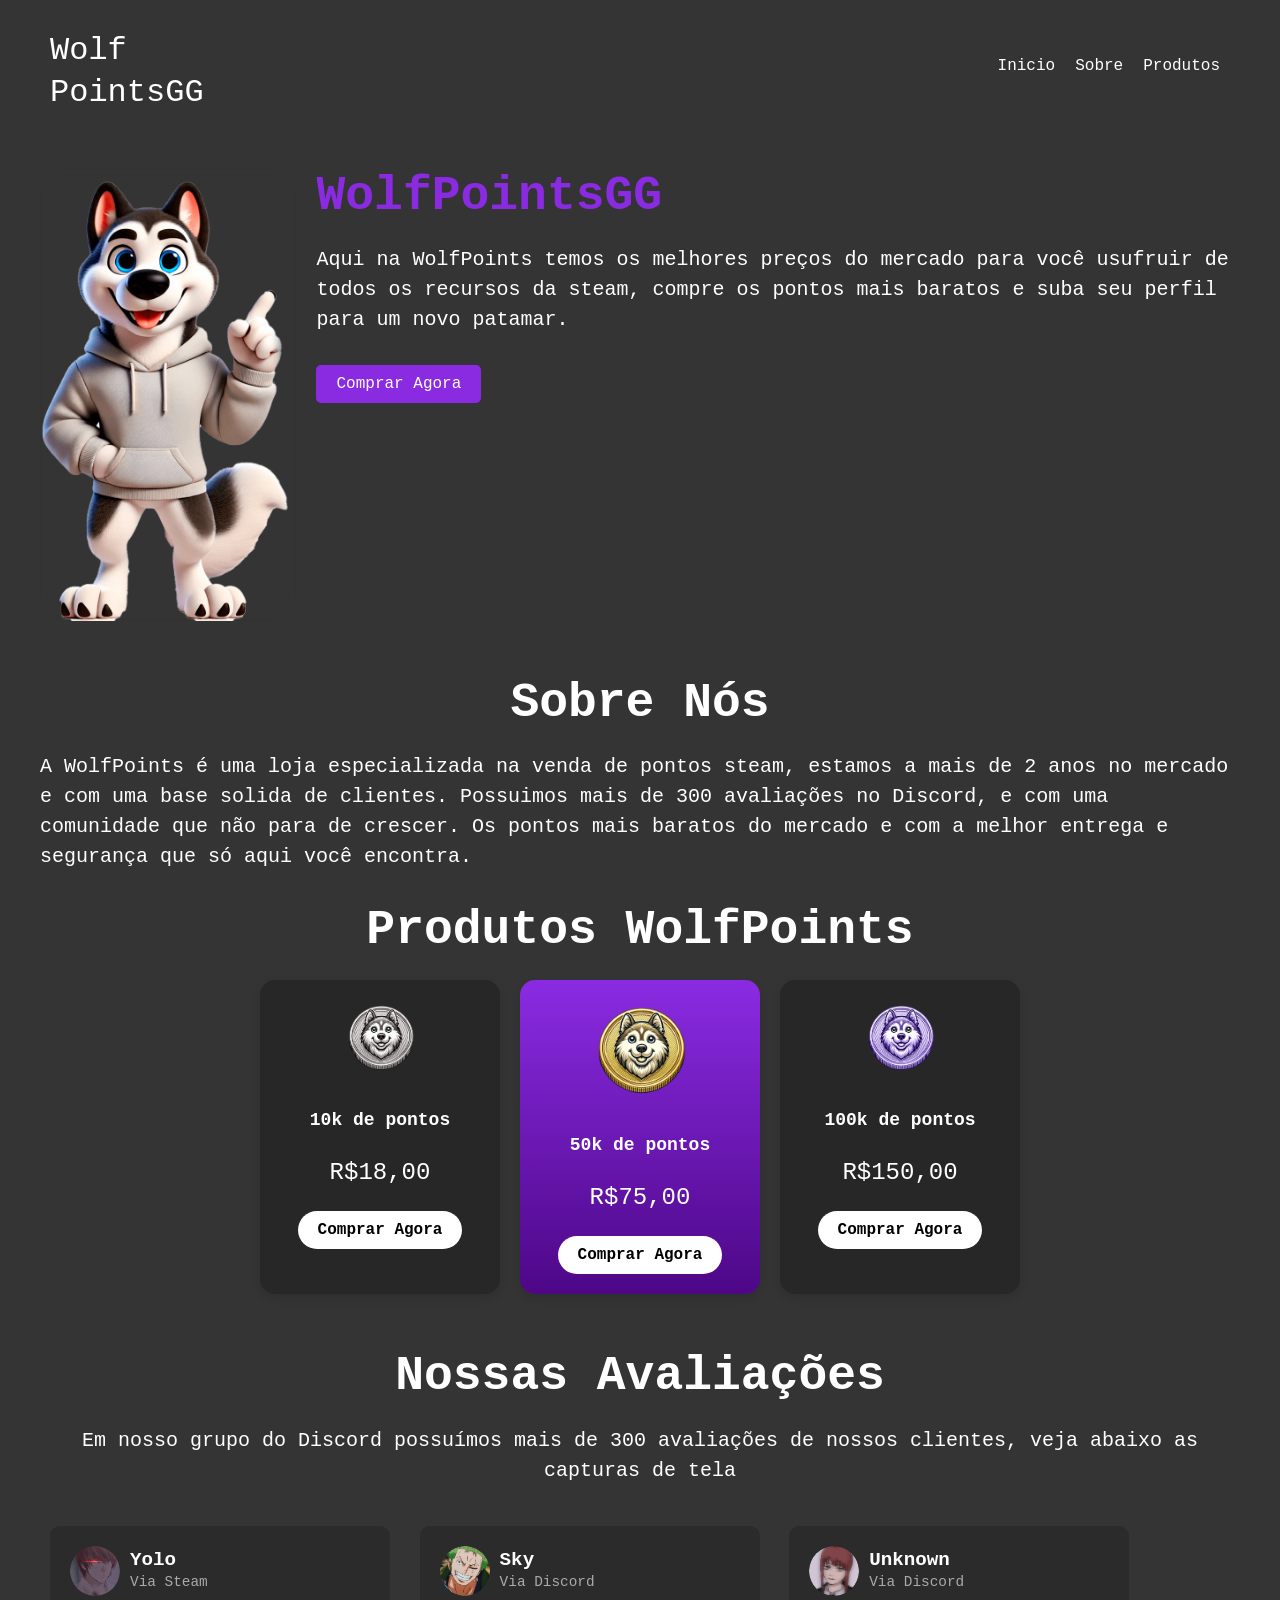
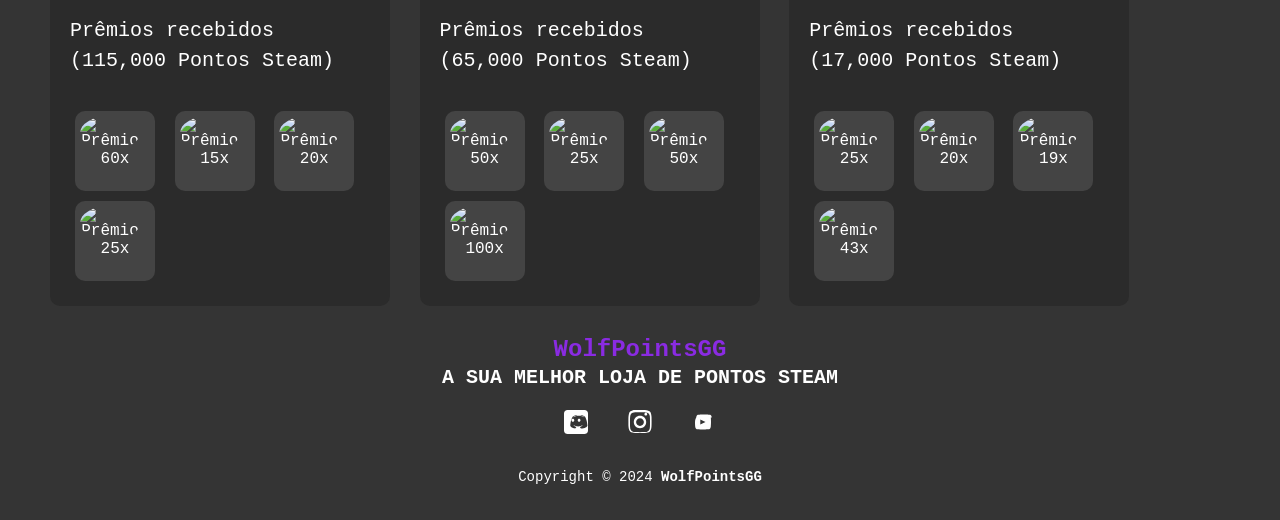
==== index.html @ 25bf6c31 "Add files via upload" ====
<!DOCTYPE html>
<html lang="pt_BR">
<head>
    <meta charset="UTF-8">
    <meta name="viewport" content="width=device-width, initial-scale=1.0">
    <title>LandPage Wolf Points</title>
    <link rel="stylesheet" href="./styles.css">
</head>
<body>
    <!--Cabeçalho-->
    <header>
        <div id="title">
            <h1>Wolf</h1>
            <h1>PointsGG</h1>
        </div>

        <ul>
            <a href="#"><li>Inicio</li></a>
            <a href="#sobre"><li>Sobre</li></a>
            <a href="#produtos"><li>Produtos</li></a> <!-- Link âncora para Produtos -->
        </ul>
    </header>
    <!--Corpo da Landing-->
    <main>
        <article>
            <img src="wolf-apontando.png" alt="Wolf-Apontando">
        </article>
        <aside>
            <h2><span>WolfPointsGG</span></h2>
            <p>Aqui na WolfPoints temos os melhores preços do mercado para você usufruir de todos os recursos da steam, compre os pontos mais baratos e suba seu perfil para um novo patamar.</p>
            <a href="https://discord.com/invite/nRR7rkZZUd" class="custom-button">Comprar Agora</a>
        </aside>
    </main>
    <br><br><br>
    <!--Sobre A Loja-->
    <div id="sobre"><h2>Sobre Nós</h2></div>
    <p>A WolfPoints é uma loja especializada na venda de pontos steam, estamos a mais de 2 anos no mercado e com uma base solida de clientes. Possuimos mais de 300 avaliações no Discord, e com uma comunidade que não para de crescer. Os pontos mais baratos do mercado e com a melhor entrega e segurança que só aqui você encontra.</p>

    <!-- Adicione o ID aqui para o destino da âncora -->
    <div id="produtos"><h2>Produtos WolfPoints</h2></div>

    <div class="product-container">
        <div class="product-card">
            <img src="moeda-wolfpoints-prata.png" alt="WolfPointsPrata">
            <h2>10k de pontos</h2>
            <p class="price">R$18,00</p>
            <a href="https://discord.com/invite/nRR7rkZZUd" class="shop-button">Comprar Agora</a>
        </div>
        <div class="product-card highlight">
            <img src="moeda-wolfpoints-ouro.png" alt="WolfPointsOuro">
            <h2>50k de pontos</h2>
            <p class="price">R$75,00</p>
            <a href="https://discord.com/invite/nRR7rkZZUd" class="shop-button">Comprar Agora</a>
        </div>
        <div class="product-card">
            <img src="moeda-wolfpoints-diamante.png" alt="WolfPointsDiamante">
            <h2>100k de pontos</h2>
            <p class="price">R$150,00</p>
            <a href="https://discord.com/invite/nRR7rkZZUd" class="shop-button">Comprar Agora</a>
        </div>
    </div>
    <br><br><br>
    <div class="container">
        <h2 style="text-align: center;">Nossas Avaliações</h2>
        <p style="text-align: center;">Em nosso grupo do Discord possuímos mais de 300 avaliações de nossos clientes, veja abaixo as capturas de tela</p>

        <div class="card">
            <div class="card-header">
                <img src="./comprador1.png" alt="Avatar">
                <div>
                    <h2>Yolo</h2>
                    <p>Via Steam</p>
                </div>
            </div>
            <div class="awards">
                <p>Prêmios recebidos (115,000 Pontos Steam)</p>
                <div class="award"><img src="https://store.akamai.steamstatic.com/public/images/loyalty/reactions/animated/17.png?v=5" alt="Prêmio">60x</div>
                <div class="award"><img src="https://store.akamai.steamstatic.com/public/images/loyalty/reactions/animated/11.png?v=5" alt="Prêmio">15x</div>
                <div class="award"><img src="https://store.akamai.steamstatic.com/public/images/loyalty/reactions/animated/2.png?v=5" alt="Prêmio">20x</div>
                <div class="award"><img src="https://store.akamai.steamstatic.com/public/images/loyalty/reactions/animated/9.png?v=5" alt="Prêmio">25x</div>
            </div>
        </div>

        <div class="card">
            <div class="card-header">
                <img src="./comprador2.png" alt="Avatar">
                <div>
                    <h2>Sky</h2>
                    <p>Via Discord</p>
                </div>
            </div>
            <div class="awards">
                <p>Prêmios recebidos (65,000 Pontos Steam)</p>
                <div class="award"><img src="https://store.akamai.steamstatic.com/public/images/loyalty/reactions/animated/13.png?v=5" alt="Prêmio">50x</div>
                <div class="award"><img src="https://store.akamai.steamstatic.com/public/images/loyalty/reactions/animated/20.png?v=5" alt="Prêmio">25x</div>
                <div class="award"><img src="https://store.akamai.steamstatic.com/public/images/loyalty/reactions/animated/18.png?v=5" alt="Prêmio">50x</div>
                <div class="award"><img src="https://store.akamai.steamstatic.com/public/images/loyalty/reactions/animated/5.png?v=5" alt="Prêmio">100x</div>
            </div>
        </div>

        <div class="card">
            <div class="card-header">
                <img src="./comprador3.png" alt="Avatar">
                <div>
                    <h2>Unknown</h2>
                    <p>Via Discord</p>
                </div>
            </div>
            <div class="awards">
                <p>Prêmios recebidos (17,000 Pontos Steam)</p>
                <div class="award"><img src="https://store.akamai.steamstatic.com/public/images/loyalty/reactions/animated/23.png?v=5" alt="Prêmio">25x</div>
                <div class="award"><img src="https://store.akamai.steamstatic.com/public/images/loyalty/reactions/animated/22.png?v=5" alt="Prêmio">20x</div>
                <div class="award"><img src="https://store.akamai.steamstatic.com/public/images/loyalty/reactions/animated/12.png?v=5" alt="Prêmio">19x</div>
                <div class="award"><img src="https://store.akamai.steamstatic.com/public/images/loyalty/reactions/animated/14.png?v=5" alt="Prêmio">43x</div>
            </div>
        </div>
    </div>

    <footer class="footer">
        <div class="footer-logo">
            <span>WolfPointsGG</span><br>
            <small>A SUA MELHOR LOJA DE PONTOS STEAM</small>
        </div>
        <ul class="footer-social-icons">
            <!-- Discord Icon -->
            <li><a href="https://discord.com/invite/nRR7rkZZUd" target="_blank"><svg xmlns="http://www.w3.org/2000/svg" viewBox="0 0 24 24"><path d="M20.5 0h-17C1.5 0 0 1.5 0 3.5v17C0 22.5 1.5 24 3.5 24h17c2 0 3.5-1.5 3.5-3.5v-17C24 1.5 22.5 0 20.5 0zM16.9 18.4s-.6-.7-1.1-1.3c2.2-.6 3-2.1 3-2.1-.7.5-1.4.8-2.1 1-.9.3-1.8.4-2.6.4s-1.7-.1-2.6-.4c-.7-.2-1.4-.5-2.1-1 0 0 .8 1.5 3 2.1-.5.6-1.1 1.3-1.1 1.3-3.6-.1-5-2.4-5-2.4 0-5.1 2.3-9.3 2.3-9.3 2.3-1.7 4.5-1.7 4.5-1.7l.2.3c-2.9.8-4.2 2.1-4.2 2.1s.4-.2 1.1-.5c2-.8 3.6-1 4.2-1.1.1 0 .3 0 .4 0 .1 0 .3 0 .4 0 .6 0 2.2.3 4.2 1.1.7.3 1.1.5 1.1.5s-1.3-1.3-4.2-2.1l.3-.3s2.3 0 4.5 1.7c0 0 2.3 4.1 2.3 9.3 0 0-1.4 2.3-5 2.4zm-8-6.7c-.8 0-1.4-.7-1.4-1.5s.6-1.5 1.4-1.5c.8 0 1.4.7 1.4 1.5 0 .8-.6 1.5-1.4 1.5zm6.2 0c-.8 0-1.4-.7-1.4-1.5s.6-1.5 1.4-1.5c.8 0 1.4.7 1.4 1.5 0 .8-.6 1.5-1.4 1.5z"/></svg></a></li>
            <!-- Instagram Icon -->
            <li><a href="https://www.instagram.com/wolfpointsgg" target="_blank"><svg xmlns="http://www.w3.org/2000/svg" viewBox="0 0 24 24"><path d="M12 2.2c3.2 0 3.5 0 4.7.1 1.2.1 1.9.2 2.4.4.6.2 1 .5 1.5.9.4.4.7.8.9 1.5.2.5.4 1.2.4 2.4.1 1.2.1 1.5.1 4.7s0 3.5-.1 4.7c-.1 1.2-.2 1.9-.4 2.4-.2.6-.5 1-.9 1.5-.4.4-.8.7-1.5.9-.5.2-1.2.4-2.4.4-1.2.1-1.5.1-4.7.1s-3.5 0-4.7-.1c-1.2-.1-1.9-.2-2.4-.4-.6-.2-1-.5-1.5-.9-.4-.4-.7-.8-.9-1.5-.2-.5-.4-1.2-.4-2.4-.1-1.2-.1-1.5-.1-4.7s0-3.5.1-4.7c.1-1.2.2-1.9.4-2.4.2-.6.5-1 .9-1.5.4-.4.8-.7 1.5-.9.5-.2 1.2-.4 2.4-.4C8.5 2.2 8.8 2.2 12 2.2m0-2.2C8.7 0 8.4 0 7.1.1 5.9.1 5.1.2 4.4.4c-.9.2-1.7.6-2.3 1.2-.6.6-1 1.3-1.2 2.3-.2.7-.3 1.5-.4 2.7-.1 1.3-.1 1.6-.1 4.9s0 3.6.1 4.9c.1 1.2.2 1.9.4 2.7.2.9.6 1.7 1.2 2.3.6.6 1.3 1 2.3 1.2.7.2 1.5.3 2.7.4 1.3.1 1.6.1 4.9.1s3.6 0 4.9-.1c1.2-.1 1.9-.2 2.7-.4.9-.2 1.7-.6 2.3-1.2.6-.6 1-1.3 1.2-2.3.2-.7.3-1.5.4-2.7.1-1.3.1-1.6.1-4.9s0-3.6-.1-4.9c-.1-1.2-.2-1.9-.4-2.7-.2-.9-.6-1.7-1.2-2.3-.6-.6-1.3-1-2.3-1.2-.7-.2-1.5-.3-2.7-.4C15.6.1 15.3 0 12 0zM12 5.8c-3.4 0-6.2 2.7-6.2 6.2s2.7 6.2 6.2 6.2 6.2-2.7 6.2-6.2-2.7-6.2-6.2-6.2zm0 10.2c-2.2 0-3.9-1.8-3.9-3.9S9.8 8.2 12 8.2s3.9 1.8 3.9 3.9-1.7 3.9-3.9 3.9zm7.2-11.8c0 .8-.6 1.4-1.4 1.4-.8 0-1.4-.6-1.4-1.4 0-.8.6-1.4 1.4-1.4.8 0 1.4.6 1.4 1.4z"/></svg></a></li>
            <!-- YouTube Icon -->
            <li><a href="https://www.youtube.com/@admrom" target="_blank"><svg xmlns="http://www.w3.org/2000/svg" viewBox="0 0 24 24"><path d="M19.8 7.5s-.2-1.4-.7-2c-.6-.8-1.3-.8-1.6-.8-2.2-.2-5.5-.2-5.5-.2s-3.3 0-5.5.2c-.3 0-1 0-1.6.8-.5.7-.7 2-.7 2S3 9.7 3 11.9v.2c0 2.2.2 4.4.2 4.4s.2 1.4.7 2c.6.8 1.3.8 1.6.8 1.1.1 4.7.2 5.5.2s3.3 0 5.5-.2c.3 0 1 0 1.6-.8.5-.7.7-2 .7-2s.2-2.2.2-4.4v-.2c0-2.2-.2-4.4-.2-4.4zm-11.5 7V9.5l5.2 2.5-5.2 2.5z"/></svg></a></li>
            <!-- X (Twitter) Icon 
            <li><a href="#"><svg xmlns="http://www.w3.org/2000/svg" viewBox="0 0 24 24"><path d="M24 4.5c-.9.4-1.9.6-2.9.7 1-.6 1.8-1.5 2.2-2.6-.9.5-1.9.9-3 1.1-.9-.9-2.2-1.4-3.6-1.4-2.7 0-4.8 2.2-4.8 4.8 0 .4 0 .8.1 1.1-4-.2-7.5-2.1-9.8-5-.4.7-.6 1.5-.6 2.4 0 1.6.8 3.1 2.1 3.9-.7 0-1.5-.2-2.1-.6v.1c0 2.3 1.6 4.2 3.8 4.6-.4.1-.8.1-1.2.1-.3 0-.6 0-.8-.1.6 1.9 2.4 3.3 4.5 3.3-1.6 1.3-3.6 2.1-5.7 2.1-.4 0-.7 0-1.1-.1 2 1.3 4.3 2.1 6.8 2.1 8.1 0 12.5-6.7 12.5-12.5 0-.2 0-.4 0-.6.8-.5 1.6-1.3 2.2-2.1z"/></svg></a></li>-->
        </ul>
        <div class="footer-copyright">
            Copyright © 2024 <strong>WolfPointsGG</strong>
        </div>
    </footer>
</body>
</html>
---- styles.css ----
body {
    background-color: #343434;
    color: white;
    font-family: 'Courier New', Courier, monospace;
    max-width: 1200px;
    margin: 0 auto;
    padding: 15px;
}

header {
    display: flex;
    flex-direction: row;
    justify-content: space-between;
    align-items: center;
    flex-wrap: wrap;
    padding: 10px;
}

#title {
    display: flex;
    flex-direction: column;
    line-height: 10px;
}

ul {
    display: flex;
    flex-direction: row;
    list-style: none;
    padding: 0;
    margin: 0;
}

li {
    margin: 10px;
}

h1 {
    font-weight: 200;
    font-size: 1.5em; /* Tamanho relativo */
}

main {
    display: flex;
    flex-direction: row;
    margin-top: 50px;
    justify-content: space-between;
    gap: 20px; /* Espaço entre os elementos */
}

a {
    color: white;
    text-decoration: none;
}

a:hover {
    color: blueviolet;
    transition: 0.3s all;
}

h2 {
    font-size: 3em; /* Tamanho relativo */
    line-height: 1.2; /* Ajuste de line-height */
    margin: 0; /* Remover margem padrão */
}

span {
    color: blueviolet;
}

p {
    line-height: 1.5em;
    max-width: 100%;
    font-size: 1.25em; /* Tamanho relativo */
    margin-bottom: 20px; /* Espaçamento inferior */
}

img {
    max-width: 100%; /* Tornar a imagem responsiva */
    height: auto; /* Manter a proporção */
}

.custom-button {
    background-color: blueviolet;
    color: white;
    padding: 10px 20px;
    text-decoration: none;
    border-radius: 5px;
    display: inline-block;
    font-size: 1em; /* Tamanho relativo */
    transition: background-color 0.3s, color 0.3s;
}

.custom-button:hover {
    background-color: indigo;
    color: white;
}

/* Img Wolf */

article {
    position: relative;
    overflow: hidden; /* Esconde partes fora do contêiner */
    border-radius: 10px;
}

article img {
    width: 100%;
    display: block;
    transition: transform 0.3s ease;
}

article img:hover {
    transform: scale(1.05);
}

article::after {
    content: "";
    position: absolute;
    top: 0;
    left: 0;
    right: 0;
    bottom: 0;
    backdrop-filter: blur(10px); /* Efeito de desfoque */
    z-index: -1; /* Mantém o desfoque atrás da imagem */
}

#sobre{
    text-align: center;
}

/* Produtos */
.product-container {
    display: flex;
    flex-wrap: wrap;
    justify-content: center;
    gap: 20px;
}

.product-card {
    background-color: #272727;
    border-radius: 15px;
    box-shadow: 0 4px 8px rgba(0, 0, 0, 0.1);
    text-align: center;
    padding: 20px;
    width: 200px;
    transition: transform 0.3s;
}

.product-card:hover {
    transform: translateY(-10px);
}

.product-card.highlight {
    background: linear-gradient(to bottom, #8a2be2, #4d0787);
    color: white;
}

.product-card img {
    width: 100px;
    margin-bottom: 20px;
}

.product-card h2 {
    font-size: 1.125em; /* Tamanho relativo */
    margin: 10px 0;
}

.price {
    font-size: 1.5em; /* Tamanho relativo */
    color: #ffffff;
    margin-bottom: 20px;
}

.shop-button {
    text-decoration: none;
    background-color: white;
    color: black;
    padding: 10px 20px;
    border-radius: 20px;
    font-weight: bold;
    display: inline-block;
    transition: background-color 0.3s, color 0.3s;
}

.shop-button:hover {
    background-color: #e6e6e6;
    color: black;
}

#produtos {
    text-align: center;
    margin-bottom: 20px; /* Espaçamento inferior */
}

/* Avaliações */
.container {
    max-width: 1200px;
    margin: 0 auto;
}

h1 {
    font-size: 2em;
    margin-bottom: 10px;
}

p {
    margin-bottom: 30px;
}

.card {
    display: inline-block;
    background-color: #2b2b2b;
    border-radius: 10px;
    color: white;
    width: 300px;
    margin: 10px;
    padding: 20px;
    text-align: left;
}

.card img {
    width: 50px;
    height: 50px;
    border-radius: 50%;
    margin-right: 10px;
}

.card-header {
    display: flex;
    align-items: center;
    margin-bottom: 15px;
}

.card-header h2 {
    font-size: 1.2em;
    margin: 0;
}

.card-header p {
    margin: 0;
    font-size: 0.9em;
    color: #aaa;
}

.awards {
    margin-top: 10px;
}

.award {
    display: inline-block;
    width: 70px;
    height: 70px;
    background-color: #444;
    border-radius: 10px;
    margin: 5px;
    text-align: center;
    padding: 5px;
}

.award img {
    max-width: 100%;
    max-height: 100%;
}

/* Footer */
.footer {
    color: white;
    text-align: center;
    padding: 20px 0;
}
.footer-logo {
    font-size: 24px;
    font-weight: bold;
    margin-bottom: 10px;
}
.footer-social-icons {
    list-style: none;
    padding: 0;
    display: flex;
    justify-content: center;
    gap: 20px; /* Espaçamento entre os ícones */
    margin-bottom: 20px;
}
.footer-social-icons li a svg {
    width: 24px; /* Aumenta o tamanho dos ícones */
    height: 24px;
    fill: white;
}
.footer-social-icons li a {
    text-decoration: none;
}
.footer-copyright {
    font-size: 14px;
}

/* Estilos Responsivos */
@media (max-width: 768px) {
    header {
        flex-direction: column;
        align-items: center;
        padding: 10px 0; /* Ajuste do padding */
    }

    ul {
        flex-direction: column;
        text-align: center;
    }

    main {
        flex-direction: column;
        align-items: center;
        text-align: center;
    }

    h2 {
        font-size: 2em; /* Ajuste para responsividade */
    }

    p {
        font-size: 1em; /* Ajuste para responsividade */
        line-height: 1.5em; /* Ajuste para responsividade */
    }

    img {
        max-width: 80%; /* Ajuste para responsividade */
    }
}

@media (max-width: 480px) {
    .product-card {
        width: 150px; /* Ajuste para telas menores */
    }

    .product-card img {
        width: 80px; /* Ajuste para telas menores */
    }

    .shop-button, .custom-button {
        padding: 8px 16px; /* Ajuste para telas menores */
        font-size: 0.875em; /* Ajuste para telas menores */
    }

    h2 {
        font-size: 1.5em; /* Ajuste para telas menores */
    }

    p {
        font-size: 0.875em; /* Ajuste para telas menores */
    }
}
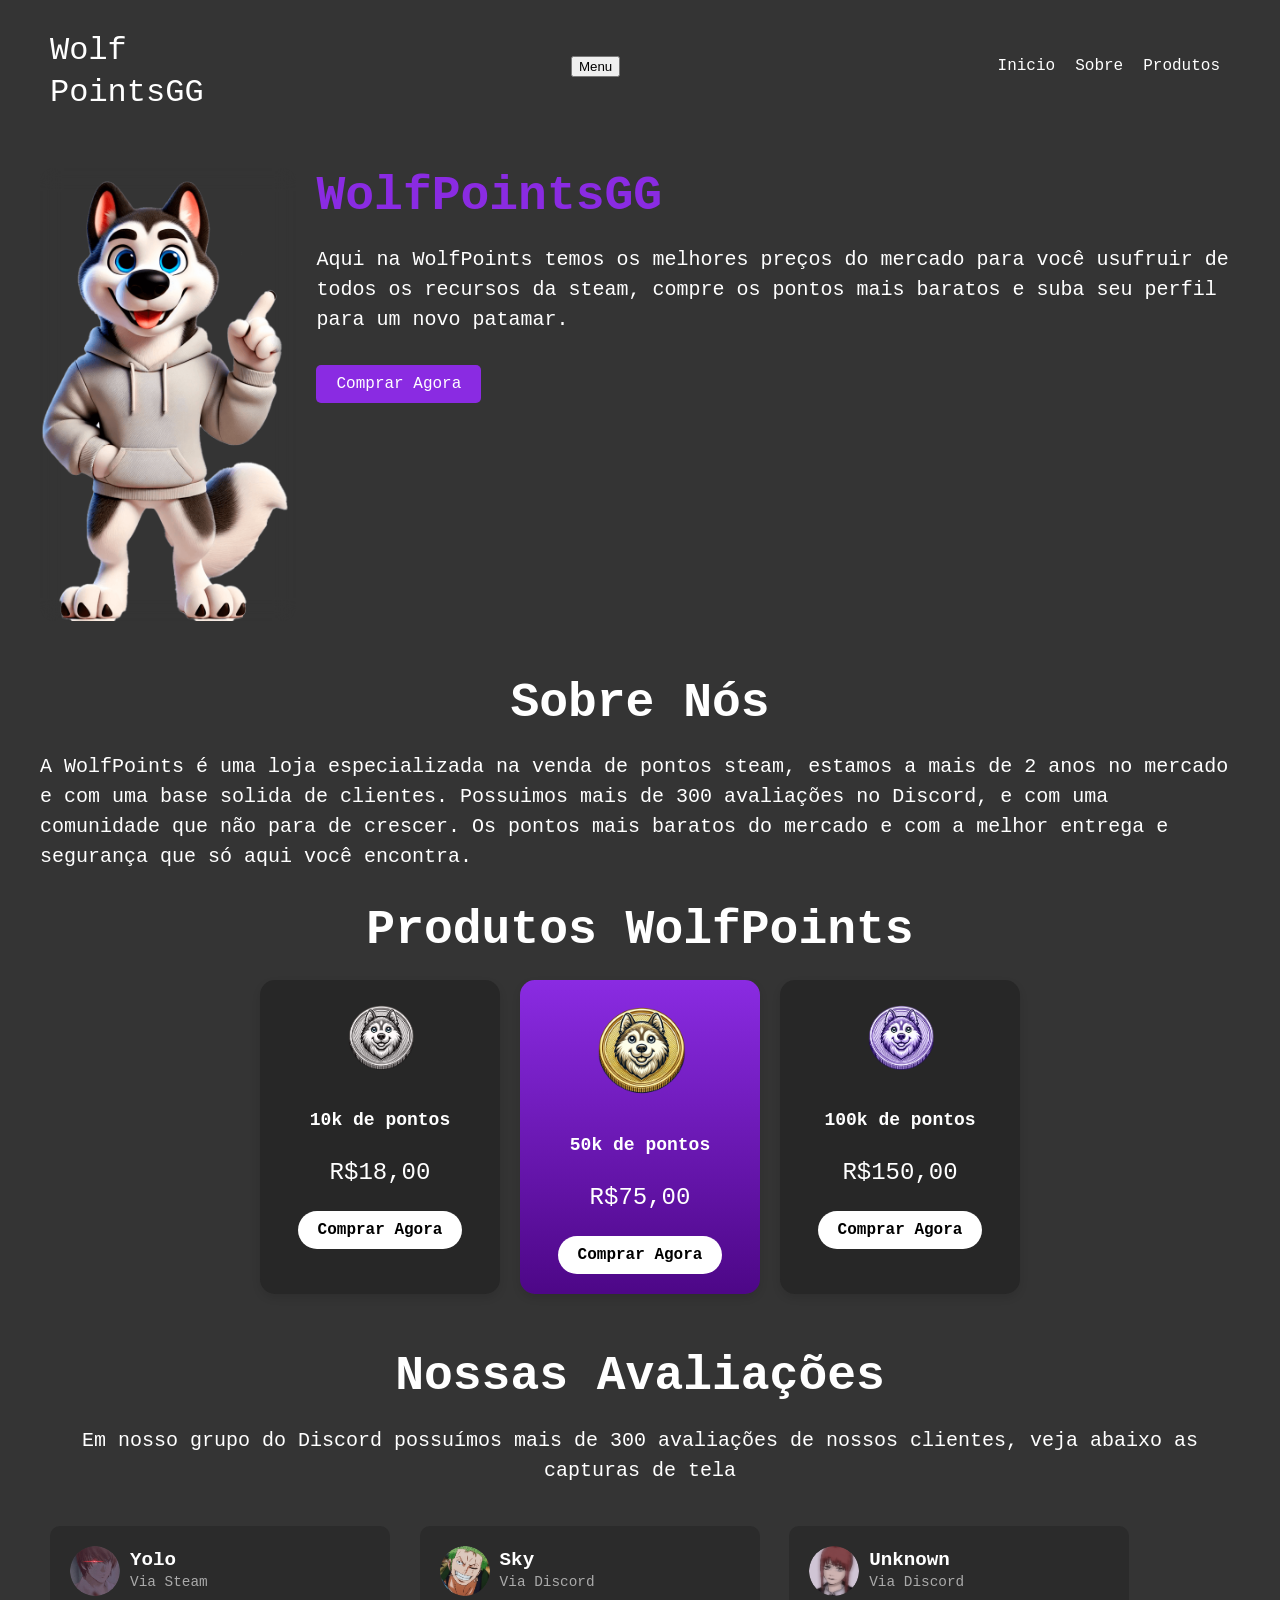
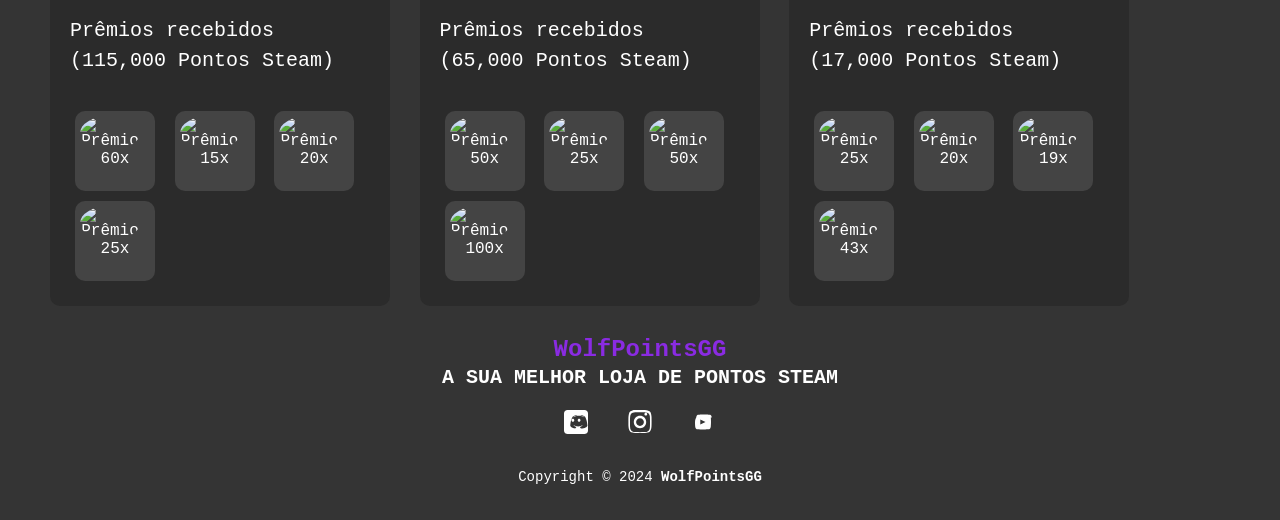
==== commit 37c81c9b: "index.html" ====
--- a/index.html
+++ b/index.html
@@ -13,17 +13,21 @@
             <h1>Wolf</h1>
             <h1>PointsGG</h1>
         </div>
-
-        <ul>
-            <a href="#"><li>Inicio</li></a>
-            <a href="#sobre"><li>Sobre</li></a>
-            <a href="#produtos"><li>Produtos</li></a> <!-- Link âncora para Produtos -->
+    
+        <!-- Botão de Menu para Versão Mobile -->
+        <button class="menu-toggle">Menu</button>
+    
+        <!-- Menu Navegação -->
+        <ul class="nav-links">
+            <li><a href="#">Inicio</a></li>
+            <li><a href="#sobre">Sobre</a></li>
+            <li><a href="#produtos">Produtos</a></li>
         </ul>
     </header>
     <!--Corpo da Landing-->
     <main>
         <article>
-            <img src="wolf-apontando.png" alt="Wolf-Apontando">
+            <img src="wolf-apontando.png" alt="Wolf-Apontando" class="wolf-image">
         </article>
         <aside>
             <h2><span>WolfPointsGG</span></h2>
@@ -135,5 +139,6 @@
             Copyright © 2024 <strong>WolfPointsGG</strong>
         </div>
     </footer>
+    <script src="./scripts.js" defer></script>
 </body>
 </html>
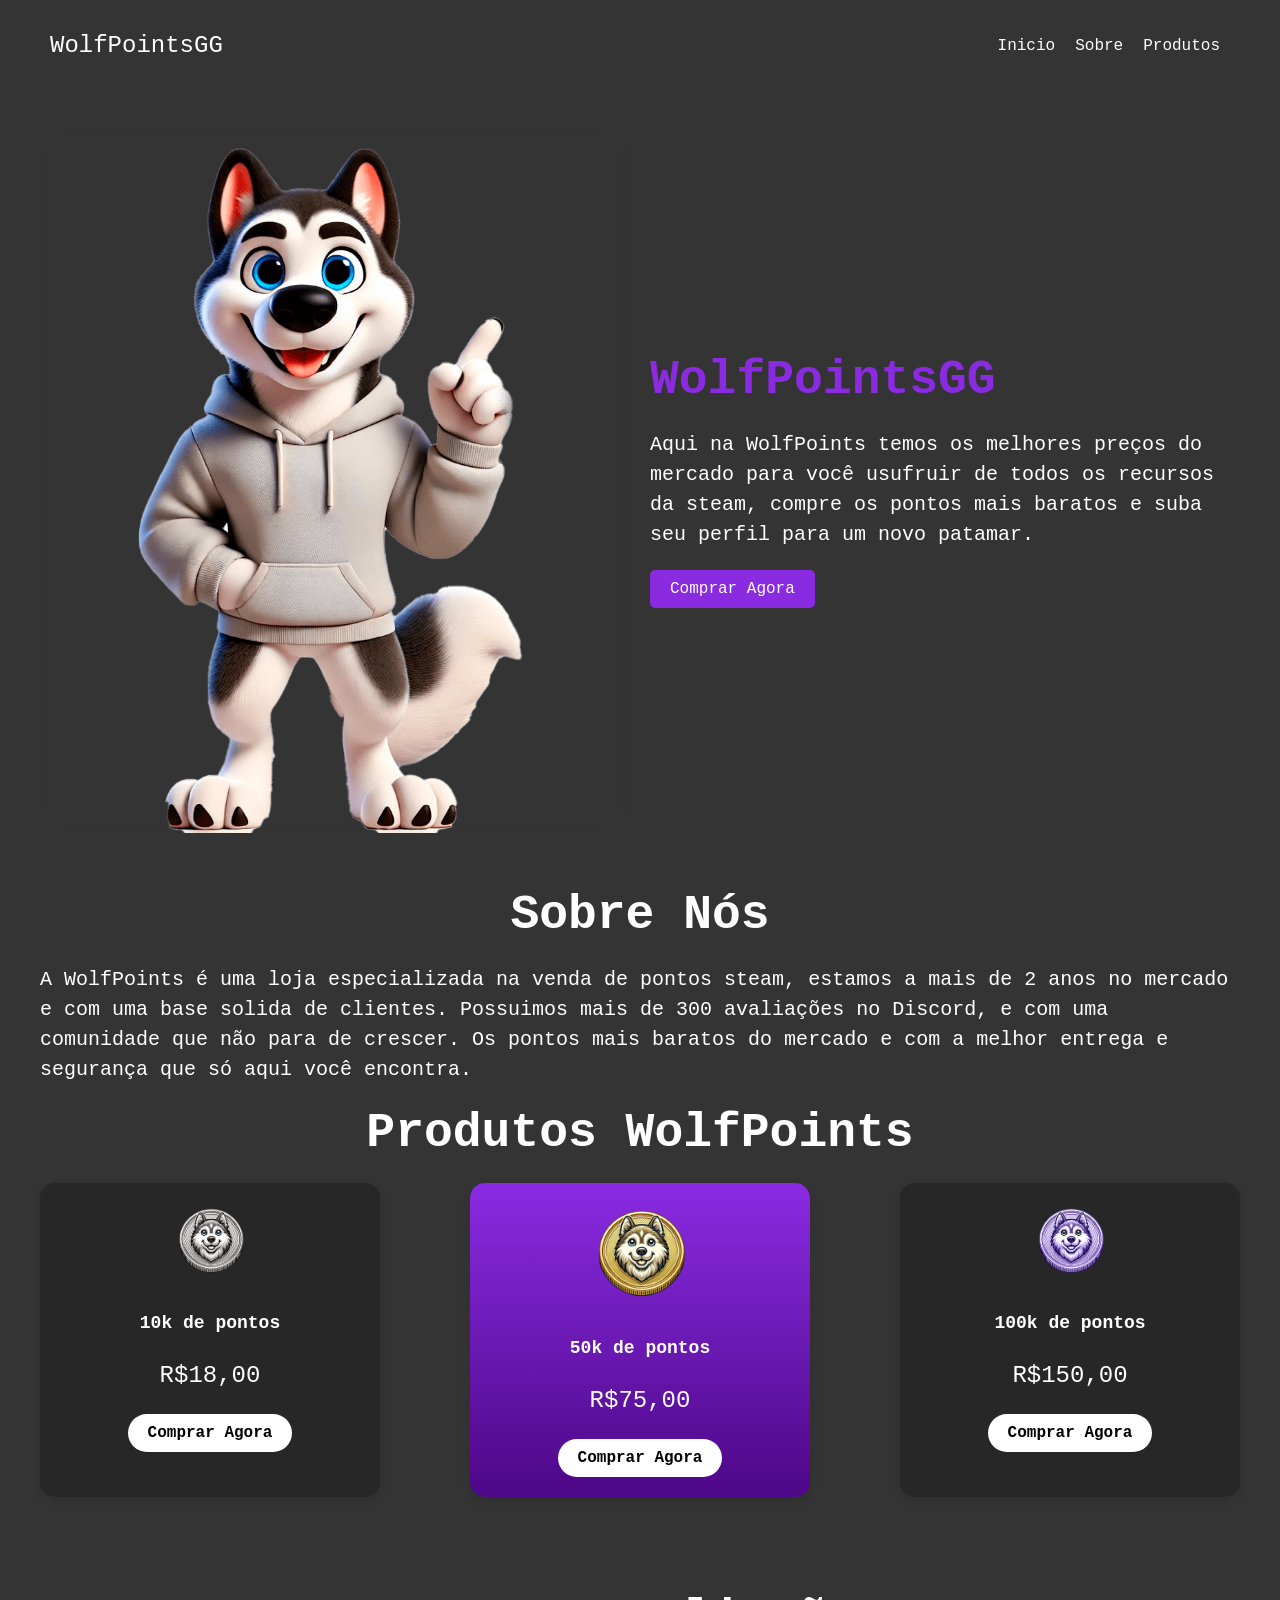
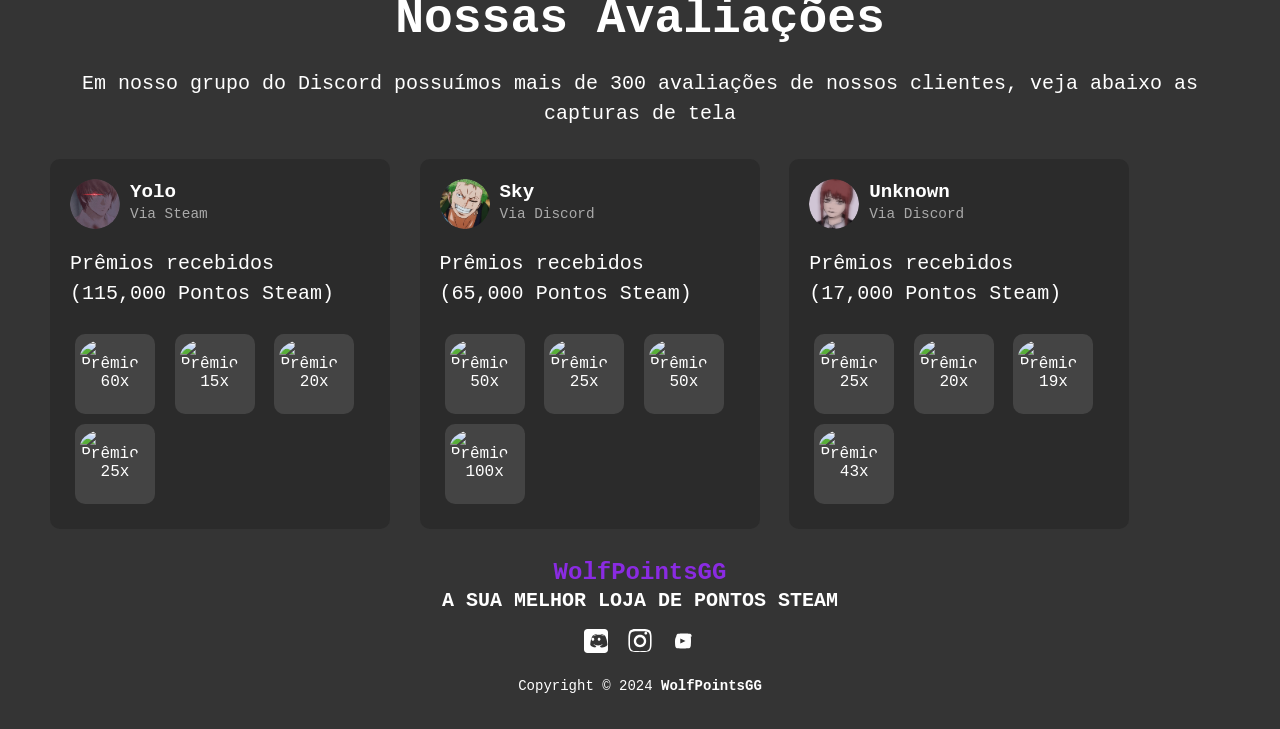
==== commit adcecae8: "index.html" ====
--- a/index.html
+++ b/index.html
@@ -3,15 +3,14 @@
 <head>
     <meta charset="UTF-8">
     <meta name="viewport" content="width=device-width, initial-scale=1.0">
-    <title>LandPage Wolf Points</title>
+    <title>Wolf Points GG</title>
     <link rel="stylesheet" href="./styles.css">
 </head>
 <body>
     <!--Cabeçalho-->
     <header>
         <div id="title">
-            <h1>Wolf</h1>
-            <h1>PointsGG</h1>
+            <h1>WolfPointsGG</h1>
         </div>
     
         <!-- Botão de Menu para Versão Mobile -->
--- a/styles.css
+++ b/styles.css
@@ -1,3 +1,4 @@
+/* Estilos Gerais */
 body {
     background-color: #343434;
     color: white;
@@ -12,8 +13,8 @@
     flex-direction: row;
     justify-content: space-between;
     align-items: center;
-    flex-wrap: wrap;
     padding: 10px;
+    flex-wrap: nowrap;
 }
 
 #title {
@@ -22,7 +23,7 @@
     line-height: 10px;
 }
 
-ul {
+ul.nav-links {
     display: flex;
     flex-direction: row;
     list-style: none;
@@ -30,8 +31,23 @@
     margin: 0;
 }
 
-li {
+ul.nav-links li {
     margin: 10px;
+}
+
+ul.nav-links a {
+    text-decoration: none;
+    color: white;
+}
+
+.menu-toggle {
+    display: none;
+    background-color: blueviolet;
+    color: white;
+    border: none;
+    padding: 10px 20px;
+    font-size: 1em;
+    cursor: pointer;
 }
 
 h1 {
@@ -45,6 +61,7 @@
     margin-top: 50px;
     justify-content: space-between;
     gap: 20px; /* Espaço entre os elementos */
+    align-items: center; /* Ajustado para centralizar */
 }
 
 a {
@@ -96,11 +113,11 @@
 }
 
 /* Img Wolf */
-
 article {
     position: relative;
     overflow: hidden; /* Esconde partes fora do contêiner */
     border-radius: 10px;
+    flex: 1; /* Ajuste para distribuição de espaço */
 }
 
 article img {
@@ -124,16 +141,20 @@
     z-index: -1; /* Mantém o desfoque atrás da imagem */
 }
 
-#sobre{
+aside {
+    flex: 1; /* Ajuste para distribuição de espaço */
+}
+
+#sobre {
     text-align: center;
 }
 
 /* Produtos */
 .product-container {
     display: flex;
-    flex-wrap: wrap;
-    justify-content: center;
-    gap: 20px;
+    justify-content: space-between; /* Distribui o espaço uniformemente entre os itens */
+    gap: 20px; /* Espaço entre os elementos */
+    margin-bottom: 40px; /* Espaçamento inferior */
 }
 
 .product-card {
@@ -142,7 +163,8 @@
     box-shadow: 0 4px 8px rgba(0, 0, 0, 0.1);
     text-align: center;
     padding: 20px;
-    width: 200px;
+    width: 30%; /* Cada produto ocupa 30% da largura do container */
+    max-width: 300px; /* Largura máxima para o cartão */
     transition: transform 0.3s;
 }
 
@@ -187,6 +209,15 @@
     color: black;
 }
 
+.product-card:hover {
+    transform: translateY(-10px);
+}
+
+.product-card.highlight {
+    background: linear-gradient(to bottom, #8a2be2, #4d0787);
+    color: white;
+}
+
 #produtos {
     text-align: center;
     margin-bottom: 20px; /* Espaçamento inferior */
@@ -196,15 +227,6 @@
 .container {
     max-width: 1200px;
     margin: 0 auto;
-}
-
-h1 {
-    font-size: 2em;
-    margin-bottom: 10px;
-}
-
-p {
-    margin-bottom: 30px;
 }
 
 .card {
@@ -268,11 +290,13 @@
     text-align: center;
     padding: 20px 0;
 }
+
 .footer-logo {
     font-size: 24px;
     font-weight: bold;
     margin-bottom: 10px;
 }
+
 .footer-social-icons {
     list-style: none;
     padding: 0;
@@ -281,70 +305,139 @@
     gap: 20px; /* Espaçamento entre os ícones */
     margin-bottom: 20px;
 }
+
 .footer-social-icons li a svg {
     width: 24px; /* Aumenta o tamanho dos ícones */
     height: 24px;
     fill: white;
 }
+
 .footer-social-icons li a {
     text-decoration: none;
 }
+
 .footer-copyright {
     font-size: 14px;
 }
 
+.wolf-image {
+    width: 100%; /* Tornar a imagem responsiva */
+    height: auto; /* Manter a proporção */
+    max-width: 400px; /* Limitar o tamanho máximo da imagem em telas maiores */
+    display: block; /* Garantir que ela seja um bloco completo */
+    margin: 0 auto; /* Centralizar a imagem */
+}
+
 /* Estilos Responsivos */
 @media (max-width: 768px) {
+    body {
+        padding: 10px;
+    }
+
     header {
+        flex-direction: row;
+        align-items: center;
+        justify-content: space-between;
+        padding: 10px 0;
+        flex-wrap: wrap;
+    }
+
+    ul.nav-links {
+        display: none; /* Esconder o menu por padrão em dispositivos móveis */
         flex-direction: column;
-        align-items: center;
-        padding: 10px 0; /* Ajuste do padding */
-    }
-
-    ul {
-        flex-direction: column;
-        text-align: center;
-    }
-
-    main {
-        flex-direction: column;
-        align-items: center;
-        text-align: center;
+        position: absolute;
+        top: 60px; /* Ajustar a posição do menu */
+        right: 10px;
+        background-color: #333;
+        border-radius: 5px;
+        width: 150px;
+        text-align: left;
+        padding: 10px;
+    }
+
+    ul.nav-links li {
+        margin: 10px 0; /* Ajuste de margem para itens de menu no dropdown */
+    }
+
+    .menu-toggle {
+        display: block; /* Mostrar o botão de menu em dispositivos móveis */
+    }
+
+    .show-menu {
+        display: flex !important; /* Mostrar o menu dropdown quando a classe é adicionada */
+    }
+
+    aside,
+    article {
+        flex: 1 1 100%; /* Permite que os elementos se ajustem em largura */
+        margin-bottom: 20px; /* Espaçamento inferior para elementos empilhados */
+    }
+
+    .product-container {
+        flex-direction: row;
+        justify-content: center;
+        flex-wrap: wrap; /* Permite quebra em telas menores */
+    }
+
+    .product-card {
+        width: 45%; /* Ajuste para duas colunas em telas menores */
+        max-width: 200px;
+        margin-bottom: 20px;
+    }
+
+    .card {
+        width: 90%;
+        max-width: 300px;
+        margin: 10px auto;
     }
 
     h2 {
-        font-size: 2em; /* Ajuste para responsividade */
+        font-size: 2em;
     }
 
     p {
-        font-size: 1em; /* Ajuste para responsividade */
-        line-height: 1.5em; /* Ajuste para responsividade */
+        font-size: 1em;
+        line-height: 1.5em;
     }
 
     img {
-        max-width: 80%; /* Ajuste para responsividade */
-    }
+        max-width: 100%;
+        height: auto;
+    }
+
+    .custom-button,
+    .shop-button {
+        width: auto;
+        max-width: 200px;
+    }
+
 }
 
 @media (max-width: 480px) {
+    ul.nav-links {
+        flex-direction: column; /* Ajusta a lista para colunas em telas muito pequenas */
+    }
+
     .product-card {
-        width: 150px; /* Ajuste para telas menores */
+        width: 100%; /* Ajuste para telas menores */
+        max-width: 200px;
     }
 
     .product-card img {
-        width: 80px; /* Ajuste para telas menores */
-    }
-
-    .shop-button, .custom-button {
-        padding: 8px 16px; /* Ajuste para telas menores */
-        font-size: 0.875em; /* Ajuste para telas menores */
+        width: 80px;
+    }
+
+    .shop-button,
+    .custom-button {
+        padding: 8px 16px;
+        font-size: 0.875em;
     }
 
     h2 {
-        font-size: 1.5em; /* Ajuste para telas menores */
+        font-size: 1.5em;
     }
 
     p {
-        font-size: 0.875em; /* Ajuste para telas menores */
-    }
-}
+        font-size: 0.875em;
+    }
+}
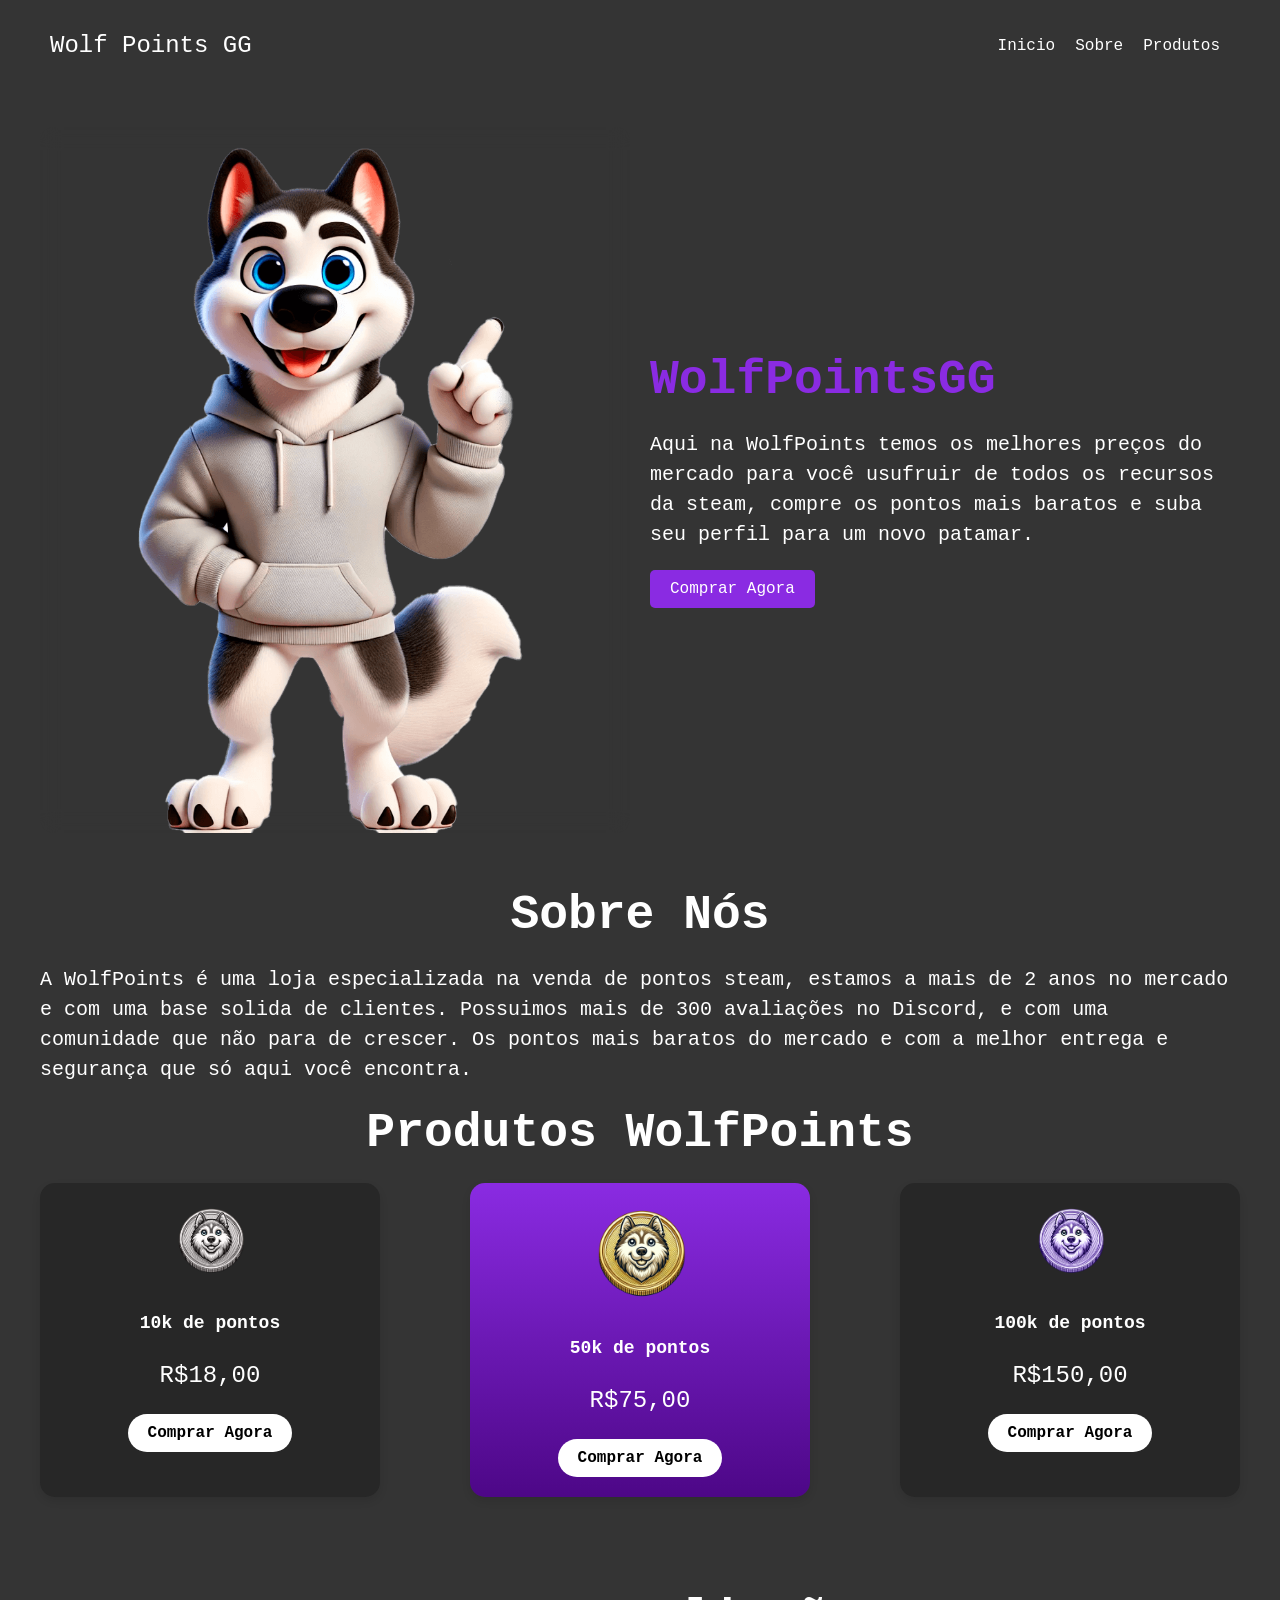
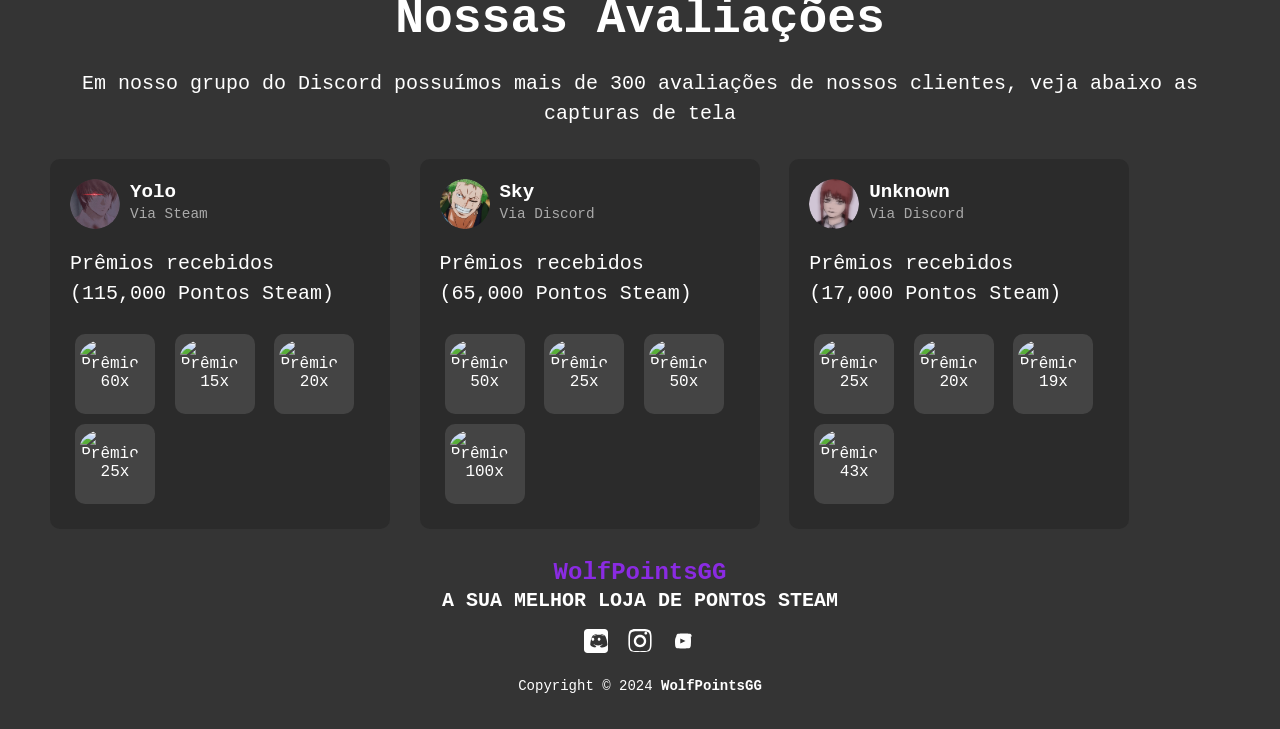
==== commit 73d82463: "index.html" ====
--- a/index.html
+++ b/index.html
@@ -10,7 +10,7 @@
     <!--Cabeçalho-->
     <header>
         <div id="title">
-            <h1>WolfPointsGG</h1>
+            <h1>Wolf Points GG</h1>
         </div>
     
         <!-- Botão de Menu para Versão Mobile -->
